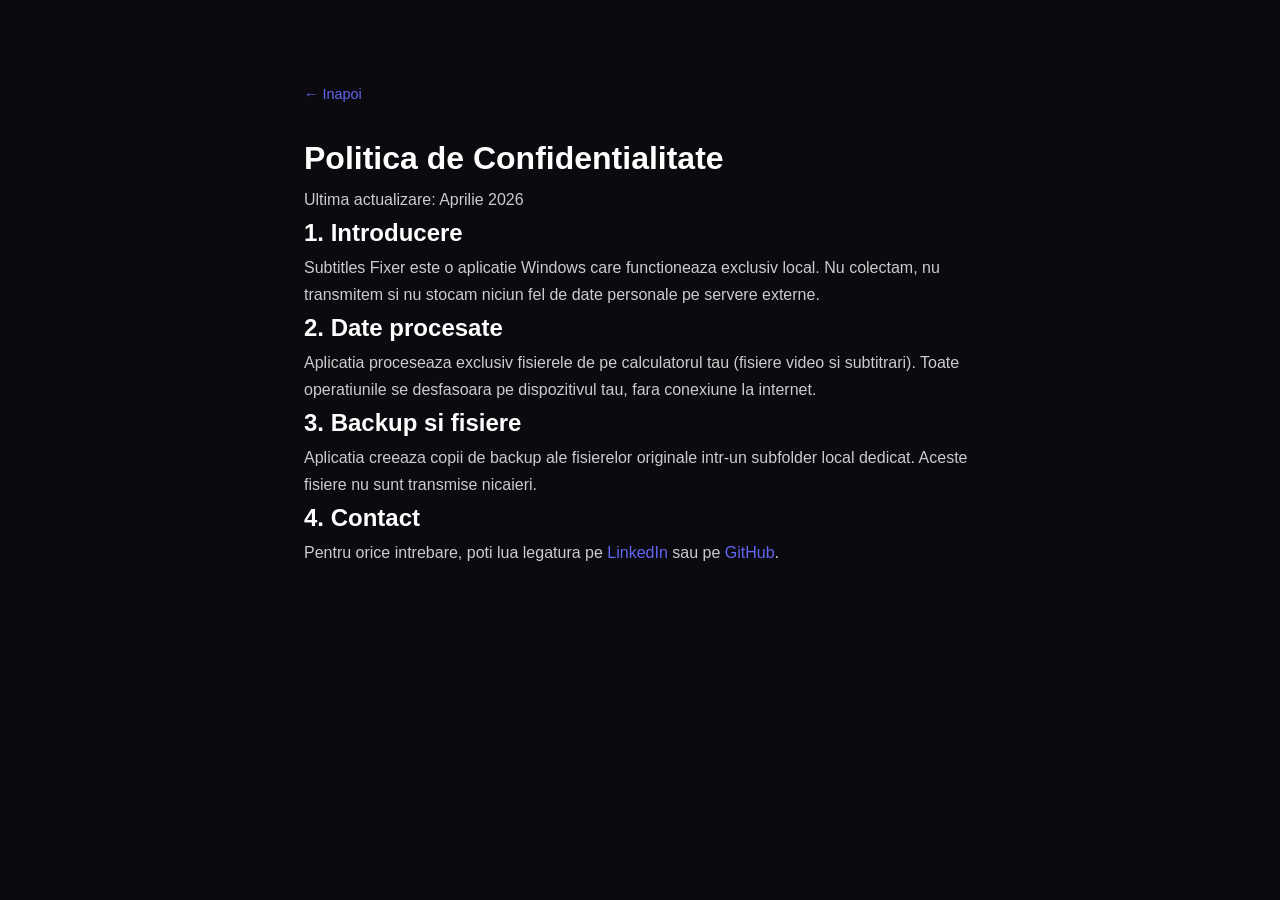
==== privacy.html @ a1bb9933 "✨ UI: Donate dropdown side-by-side with official SVGs" ====
<!DOCTYPE html>
<html lang="ro">
<head>
  <meta charset="UTF-8">
  <meta name="viewport" content="width=device-width, initial-scale=1.0">
  <title>Confidentialitate - Subtitles Fixer</title>
  <link rel="icon" type="image/png" href="./favicon.png">
  <link rel="stylesheet" href="./styles.css">
</head>
<body style="max-width:720px;margin:80px auto;padding:0 24px;line-height:1.7;color:#ccc;font-family:Inter,sans-serif">
  <a href="index.html" style="color:#6366f1;font-size:0.9rem">&larr; Inapoi</a>
  <h1 style="color:#fff;margin-top:24px">Politica de Confidentialitate</h1>
  <p>Ultima actualizare: Aprilie 2026</p>

  <h2 style="color:#fff">1. Introducere</h2>
  <p>Subtitles Fixer este o aplicatie Windows care functioneaza exclusiv local. Nu colectam, nu transmitem si nu stocam niciun fel de date personale pe servere externe.</p>

  <h2 style="color:#fff">2. Date procesate</h2>
  <p>Aplicatia proceseaza exclusiv fisierele de pe calculatorul tau (fisiere video si subtitrari). Toate operatiunile se desfasoara pe dispozitivul tau, fara conexiune la internet.</p>

  <h2 style="color:#fff">3. Backup si fisiere</h2>
  <p>Aplicatia creeaza copii de backup ale fisierelor originale intr-un subfolder local dedicat. Aceste fisiere nu sunt transmise nicaieri.</p>

  <h2 style="color:#fff">4. Contact</h2>
  <p>Pentru orice intrebare, poti lua legatura pe <a href="https://www.linkedin.com/in/cosmintrica/" style="color:#6366f1">LinkedIn</a> sau pe <a href="https://github.com/cosmintrica/SubtitlesFixer" style="color:#6366f1">GitHub</a>.</p>
</body>
</html>
---- styles.css ----
/* ─── Reset & Base ─────────────────────────────────────── */
:root {
  --bg:      #0a0a0f;
  --surface: #13131c;
  --card:    #1a1a28;
  --border:  rgba(255,255,255,0.07);
  --ink:     #f0f0f5;
  --muted:   #8b8ba0;
  --accent:  #6366f1;
  --accent2: #818cf8;
  --green:   #22c55e;
  --amber:   #eab308;
  --blue:    #3b82f6;
  --radius:  16px;
  --maxw:    1200px;
}

*, *::before, *::after { box-sizing: border-box; margin: 0; padding: 0; }

html { scroll-behavior: smooth; }

body {
  font-family: 'Inter', -apple-system, 'Segoe UI', sans-serif;
  background: var(--bg);
  color: var(--ink);
  line-height: 1.6;
  overflow-x: hidden;
  -webkit-font-smoothing: antialiased;
}

a { color: inherit; text-decoration: none; }

code {
  font-family: 'JetBrains Mono', monospace;
  background: rgba(99,102,241,0.15);
  color: var(--accent2);
  padding: 0.15em 0.5em;
  border-radius: 6px;
  font-size: 0.9em;
}

/* Film-grain overlay */
.grain {
  position: fixed;
  inset: 0;
  z-index: 9999;
  pointer-events: none;
  opacity: 0.035;
  background-image: url("data:image/svg+xml,%3Csvg viewBox='0 0 256 256' xmlns='http://www.w3.org/2000/svg'%3E%3Cfilter id='n'%3E%3CfeTurbulence type='fractalNoise' baseFrequency='0.9' numOctaves='4' stitchTiles='stitch'/%3E%3C/filter%3E%3Crect width='100%25' height='100%25' filter='url(%23n)'/%3E%3C/svg%3E");
  background-size: 256px;
}

/* ─── Nav ──────────────────────────────────────────────── */
.nav {
  position: fixed;
  top: 0;
  left: 0;
  right: 0;
  z-index: 100;
  display: flex;
  align-items: center;
  justify-content: space-between;
  max-width: var(--maxw);
  margin: 16px auto 0;
  padding: 12px 24px;
  background: rgba(10,10,15,0.7);
  backdrop-filter: blur(20px) saturate(1.4);
  border: 1px solid var(--border);
  border-radius: 999px;
  left: 50%;
  transform: translateX(-50%);
  width: calc(100% - 48px);
}

.nav-brand {
  display: flex;
  align-items: center;
  gap: 12px;
}

img.nav-icon {
  width: 36px;
  height: 36px;
  border-radius: 10px;
  object-fit: cover;
}

.nav-title {
  font-weight: 700;
  font-size: 1rem;
  letter-spacing: -0.01em;
}

.nav-links {
  display: flex;
  align-items: center;
  gap: 28px;
}

.nav-links a {
  font-size: 0.9rem;
  color: var(--muted);
  transition: color 150ms;
}
.nav-links a:hover { color: #fff; }

.nav-cta {
  background: var(--accent) !important;
  color: #fff !important;
  padding: 8px 20px;
  border-radius: 999px;
  font-weight: 600;
  font-size: 0.88rem !important;
  transition: background 150ms, transform 150ms;
}
.nav-cta:hover {
  background: var(--accent2) !important;
  transform: translateY(-1px);
}

/* ─── Buttons ──────────────────────────────────────────── */
.btn {
  display: inline-flex;
  align-items: center;
  gap: 10px;
  font-weight: 700;
  font-size: 1rem;
  border-radius: 14px;
  border: none;
  cursor: pointer;
  transition: transform 160ms ease, box-shadow 160ms ease, background 160ms ease;
  text-decoration: none;
}
.btn:hover { transform: translateY(-2px); }

.btn-xl {
  padding: 18px 36px;
  font-size: 1.1rem;
}

.btn-primary {
  background: linear-gradient(135deg, var(--accent), #7c3aed);
  color: #fff;
  box-shadow: 0 12px 40px rgba(99,102,241,0.35);
}
.btn-primary:hover {
  box-shadow: 0 18px 50px rgba(99,102,241,0.45);
}

.btn-ghost {
  background: rgba(255,255,255,0.06);
  color: #fff;
  border: 1px solid rgba(255,255,255,0.12);
}
.btn-ghost:hover {
  background: rgba(255,255,255,0.1);
  border-color: rgba(255,255,255,0.2);
}

/* ─── HERO ─────────────────────────────────────────────── */
.hero {
  position: relative;
  display: grid;
  grid-template-columns: 1fr 1fr;
  align-items: center;
  gap: 48px;
  max-width: var(--maxw);
  margin: 0 auto;
  padding: 130px 24px 60px;
}

.hero-bg {
  position: absolute;
  inset: 0;
  overflow: hidden;
  pointer-events: none;
}

.hero-glow {
  position: absolute;
  border-radius: 50%;
  filter: blur(100px);
}

.hero-glow-1 {
  top: -10%;
  left: -20%;
  width: 700px;
  height: 700px;
  background: rgba(99,102,241,0.14);
}

.hero-glow-2 {
  bottom: -15%;
  right: -15%;
  width: 600px;
  height: 600px;
  background: rgba(124,58,237,0.1);
}

.hero-content {
  position: relative;
  z-index: 2;
}

.hero-badge {
  display: inline-flex;
  align-items: center;
  gap: 10px;
  padding: 8px 18px;
  border-radius: 999px;
  background: rgba(99,102,241,0.12);
  border: 1px solid rgba(99,102,241,0.2);
  font-size: 0.88rem;
  font-weight: 600;
  color: var(--accent2);
  margin-bottom: 28px;
}

.badge-dot {
  width: 8px;
  height: 8px;
  border-radius: 50%;
  background: var(--green);
  box-shadow: 0 0 8px rgba(34,197,94,0.5);
  animation: pulse-dot 2s ease-in-out infinite;
}

@keyframes pulse-dot {
  0%, 100% { opacity: 1; }
  50% { opacity: 0.4; }
}

.hero h1 {
  font-size: clamp(2.8rem, 5.5vw, 4.5rem);
  font-weight: 900;
  letter-spacing: -0.04em;
  line-height: 1.05;
}

.hero h1 .accent { color: var(--accent2); }

.hero-sub {
  margin-top: 24px;
  font-size: 1.12rem;
  line-height: 1.8;
  color: var(--muted);
  max-width: 48ch;
}

.hero-actions {
  display: flex;
  gap: 16px;
  flex-wrap: wrap;
  margin-top: 36px;
}

/* ─── App mockup ───────────────────────────────────────── */
.hero-mockup {
  position: relative;
  z-index: 2;
}

.mockup-window {
  background: linear-gradient(180deg, #14142a, #0e0e1e);
  border: 1px solid rgba(255,255,255,0.08);
  border-radius: 16px;
  overflow: hidden;
  box-shadow:
    0 40px 80px rgba(0,0,0,0.5),
    0 0 0 1px rgba(99,102,241,0.08);
}

.mockup-titlebar {
  display: flex;
  align-items: center;
  justify-content: space-between;
  padding: 0 0 0 16px;
  border-bottom: 1px solid rgba(255,255,255,0.06);
  height: 40px;
}

.mockup-titlebar-left {
  display: flex;
  align-items: center;
  gap: 10px;
  font-size: 0.85rem;
  font-weight: 500;
  color: rgba(255,255,255,0.7);
}

img.mockup-icon {
  width: 22px;
  height: 22px;
  border-radius: 6px;
  object-fit: cover;
}

.mockup-controls {
  display: flex;
  height: 100%;
}

.ctrl {
  display: grid;
  place-items: center;
  width: 46px;
  height: 100%;
  position: relative;
}

.ctrl::after {
  content: '';
  display: block;
}

.ctrl-min::after {
  width: 10px;
  border-bottom: 1.5px solid rgba(255,255,255,0.5);
}

.ctrl-max::after {
  width: 9px;
  height: 9px;
  border: 1.5px solid rgba(255,255,255,0.5);
}

.ctrl-close {
  background: transparent;
  transition: background 120ms;
}
.ctrl-close:hover { background: #e81123; }
.ctrl-close::after {
  content: '\00D7';
  border: none;
  width: auto;
  height: auto;
  color: rgba(255,255,255,0.7);
  font-size: 1.3rem;
  font-weight: 300;
}

.mockup-body {
  padding: 20px;
}

.mockup-chips {
  display: flex;
  flex-wrap: wrap;
  gap: 8px;
  margin-bottom: 16px;
}

.m-chip {
  display: inline-flex;
  align-items: center;
  gap: 6px;
  padding: 6px 14px;
  border-radius: 999px;
  font-size: 0.82rem;
  font-weight: 700;
}

.m-chip em {
  font-style: normal;
  opacity: 0.6;
}

.m-chip b {
  display: inline-flex;
  align-items: center;
  justify-content: center;
  min-width: 24px;
  height: 24px;
  padding: 0 8px;
  border-radius: 8px;
  font-family: 'JetBrains Mono', monospace;
  font-size: 0.85rem;
}

.m-blue { background: rgba(59,130,246,0.15); color: #93bbfd; }
.m-blue b { background: var(--blue); color: #fff; }
.m-green { background: rgba(34,197,94,0.15); color: #86efac; }
.m-green b { background: var(--green); color: #fff; }
.m-amber { background: rgba(234,179,8,0.15); color: #fde68a; }
.m-amber b { background: var(--amber); color: #000; }

.mockup-card {
  display: flex;
  align-items: center;
  gap: 14px;
  padding: 14px 16px;
  margin-bottom: 8px;
  border-radius: 12px;
  border: 1px solid rgba(255,255,255,0.06);
  background: rgba(255,255,255,0.03);
}

.mc-bar {
  width: 4px;
  height: 34px;
  border-radius: 4px;
  flex-shrink: 0;
}

.mc-green { background: var(--green); }
.mc-blue { background: var(--blue); }

.mc-text {
  display: flex;
  align-items: center;
  gap: 10px;
}

.mc-ep {
  font-family: 'JetBrains Mono', monospace;
  font-weight: 700;
  font-size: 0.9rem;
}

.mc-status {
  color: var(--muted);
  font-size: 0.85rem;
}

.status-fix { color: var(--accent2); }

.mockup-progress {
  margin-top: 14px;
}

.mp-track {
  height: 4px;
  border-radius: 999px;
  background: rgba(255,255,255,0.08);
  overflow: hidden;
}

@keyframes progress-pulse {
  0%   { width: 0%; }
  80%  { width: 100%; }
  90%  { width: 100%; opacity: 1; }
  95%  { opacity: 0; width: 100%; }
  96%  { width: 0%; opacity: 0; }
  100% { width: 0%; opacity: 1; }
}

.mp-fill {
  width: 0%;
  height: 100%;
  border-radius: 999px;
  background: linear-gradient(90deg, var(--accent), var(--accent2));
  animation: progress-pulse 4s ease-in-out infinite;
}

.mp-label {
  display: block;
  margin-top: 8px;
  font-size: 0.8rem;
  color: var(--muted);
}

/* Floating subtitle snippets */
.float-sub {
  position: absolute;
  display: flex;
  flex-direction: column;
  gap: 2px;
  padding: 10px 16px;
  border-radius: 10px;
  background: rgba(20,20,35,0.9);
  border: 1px solid rgba(99,102,241,0.18);
  backdrop-filter: blur(12px);
  font-family: 'JetBrains Mono', monospace;
  font-size: 0.72rem;
  animation: float-y 6s ease-in-out infinite;
  box-shadow: 0 20px 40px rgba(0,0,0,0.4);
}

.float-sub-1 {
  top: 40px;
  right: -90px;
  animation-delay: -1s;
}

.float-sub-2 {
  bottom: -60px;
  left: -90px;
  animation-delay: -3s;
}

@keyframes float-y {
  0%, 100% { transform: translateY(0); }
  50% { transform: translateY(-10px); }
}

.sub-time {
  color: var(--muted);
}

.sub-text {
  color: var(--accent2);
  font-weight: 500;
}

.sub-text strong { color: var(--green); }

/* ─── Section labels ──────────────────────────────────── */
.section-label {
  display: inline-block;
  padding: 6px 16px;
  border-radius: 999px;
  background: rgba(99,102,241,0.1);
  border: 1px solid rgba(99,102,241,0.15);
  color: var(--accent2);
  font-size: 0.82rem;
  font-weight: 700;
  text-transform: uppercase;
  letter-spacing: 0.06em;
  margin-bottom: 20px;
}

/* ─── FEATURES ─────────────────────────────────────────── */
.features {
  max-width: var(--maxw);
  margin: 0 auto;
  padding: 80px 24px;
}

.features h2 {
  font-size: clamp(1.8rem, 3.5vw, 2.8rem);
  font-weight: 800;
  letter-spacing: -0.03em;
  margin-bottom: 36px;
  max-width: 20ch;
}

.feature-grid {
  display: grid;
  grid-template-columns: repeat(3, 1fr);
  gap: 20px;
}

.feat {
  padding: 28px;
  border-radius: var(--radius);
  background: var(--card);
  border: 1px solid var(--border);
  transition: border-color 200ms, transform 200ms;
}

.feat:hover {
  border-color: rgba(99,102,241,0.2);
  transform: translateY(-2px);
}

.feat-icon {
  display: grid;
  place-items: center;
  width: 48px;
  height: 48px;
  border-radius: 12px;
  background: rgba(99,102,241,0.1);
  color: var(--accent2);
  margin-bottom: 18px;
}

.feat h3 {
  font-size: 1.05rem;
  font-weight: 700;
  margin-bottom: 8px;
}

.feat p {
  color: var(--muted);
  font-size: 0.95rem;
  line-height: 1.65;
}

/* ─── HOW ──────────────────────────────────────────────── */
.how {
  max-width: var(--maxw);
  margin: 0 auto;
  padding: 40px 24px 80px;
}

.how h2 {
  font-size: clamp(1.8rem, 3.5vw, 2.8rem);
  font-weight: 800;
  letter-spacing: -0.03em;
  margin-bottom: 36px;
}

.steps {
  display: flex;
  align-items: center;
  gap: 24px;
}

.step {
  flex: 1;
  padding: 32px;
  border-radius: var(--radius);
  background: var(--card);
  border: 1px solid var(--border);
  position: relative;
}

.step-n {
  display: grid;
  place-items: center;
  width: 40px;
  height: 40px;
  border-radius: 12px;
  background: linear-gradient(135deg, var(--accent), #7c3aed);
  color: #fff;
  font-weight: 800;
  font-size: 1.1rem;
  margin-bottom: 18px;
}

.step h3 {
  font-size: 1.1rem;
  font-weight: 700;
  margin-bottom: 8px;
}

.step p {
  color: var(--muted);
  font-size: 0.95rem;
  line-height: 1.6;
}

.step-arrow {
  font-size: 1.6rem;
  color: rgba(255,255,255,0.15);
  flex-shrink: 0;
}

/* ─── CTA Bottom ───────────────────────────────────────── */
.cta-bottom {
  padding: 0 24px 60px;
}

.cta-inner {
  max-width: var(--maxw);
  margin: 0 auto;
  text-align: center;
  padding: 64px 40px;
  border-radius: 24px;
  background:
    radial-gradient(ellipse at 50% 0%, rgba(99,102,241,0.15), transparent 60%),
    var(--card);
  border: 1px solid rgba(99,102,241,0.12);
}

.cta-inner h2 {
  font-size: clamp(1.8rem, 3vw, 2.6rem);
  font-weight: 800;
  letter-spacing: -0.02em;
}

.cta-inner p {
  color: var(--muted);
  font-size: 1.1rem;
  margin-top: 12px;
  margin-bottom: 32px;
}

.cta-actions {
  display: flex;
  gap: 16px;
  justify-content: center;
  flex-wrap: wrap;
}

/* ─── Footer ───────────────────────────────────────────── */
.footer {
  max-width: var(--maxw);
  margin: 0 auto;
  padding: 24px;
  text-align: center;
  border-top: 1px solid var(--border);
}

.footer p {
  color: var(--muted);
  font-size: 0.85rem;
  margin-bottom: 8px;
}

.footer-legal {
  display: flex;
  align-items: center;
  justify-content: center;
  gap: 12px;
  font-size: 0.8rem;
  color: var(--muted);
}

.footer-legal a {
  color: var(--muted);
  transition: color 150ms;
}

.footer-legal a:hover {
  color: #fff;
}

.footer-legal .sep {
  opacity: 0.3;
}

/* ─── Responsive ───────────────────────────────────────── */
@media (max-width: 1024px) {
  .hero {
    grid-template-columns: 1fr;
    padding-top: 120px;
    min-height: auto;
    gap: 40px;
  }

  .hero-mockup {
    max-width: 520px;
    margin: 0 auto;
  }

  .feature-grid {
    grid-template-columns: repeat(2, 1fr);
  }

  .float-sub { display: none; }
}

@media (max-width: 720px) {
  .nav-links a:not(.nav-cta) { display: none; }

  .nav {
    width: calc(100% - 32px);
    padding: 10px 16px;
  }

  .feature-grid {
    grid-template-columns: 1fr;
  }

  .steps {
    flex-direction: column;
  }

  .step-arrow {
    transform: rotate(90deg);
    font-size: 1.2rem;
  }

  .hero-actions {
    flex-direction: column;
  }

  .btn-xl {
    width: 100%;
    justify-content: center;
  }

  .cta-inner {
    padding: 40px 24px;
  }
}

/* ─── Donate Dropdown ─────────────────────────────────── */
.donate-container {
  position: relative;
  display: inline-block;
}

.donate-menu {
  position: absolute;
  top: 50%;
  left: calc(100% + 12px);
  transform: translateY(-40%) translateX(10px);
  width: max-content;
  background: var(--card);
  border: 1px solid var(--border);
  border-radius: 16px;
  padding: 6px;
  box-shadow: 0 20px 50px rgba(0,0,0,0.5);
  display: flex;
  flex-direction: row;
  gap: 6px;
  z-index: 100;
  opacity: 0;
  pointer-events: none;
  transition: opacity 200ms, transform 200ms;
}

.donate-container.active .donate-menu {
  opacity: 1;
  pointer-events: auto;
  transform: translateY(-50%) translateX(0);
}

.donate-item {
  display: flex;
  align-items: center;
  gap: 10px;
  padding: 10px 12px;
  border-radius: 12px;
  transition: background 150ms;
  font-size: 0.88rem;
  color: var(--muted);
}

.donate-item:hover {
  background: rgba(255,255,255,0.05);
  color: #fff;
}

.donate-item-title {
  display: block;
  font-weight: 700;
  color: #fff;
  margin-bottom: 2px;
}

.donate-item-desc {
  font-size: 0.8rem;
}

.donate-item .icon {
  width: 32px;
  height: 32px;
  border-radius: 8px;
  display: grid;
  place-items: center;
  background: rgba(255,255,255,0.08);
  flex-shrink: 0;
}
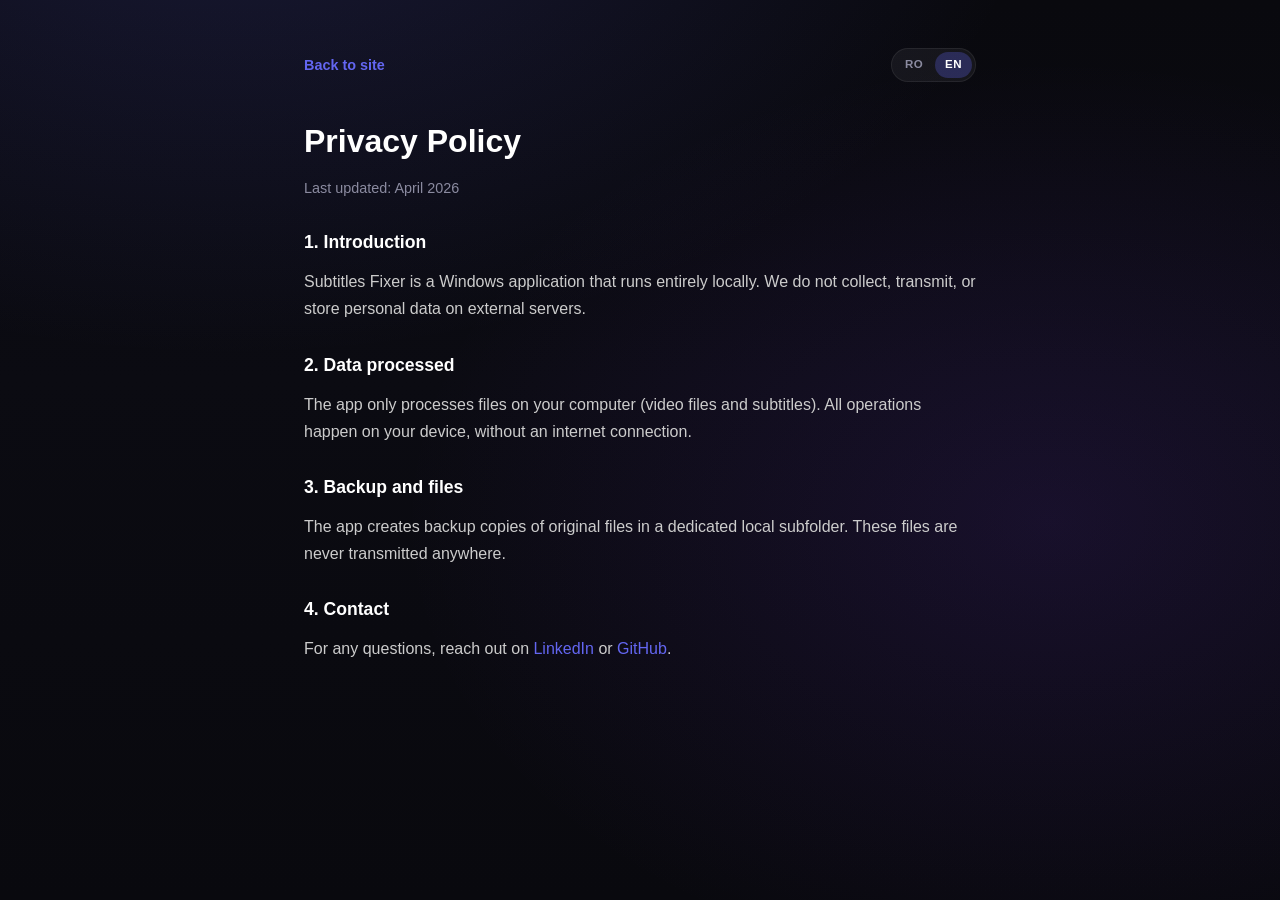
==== commit b9c6f1da: "Add bilingual site (RO/EN) and polish landing UX Introduce i18n with smart locale detection, transla" ====
--- a/privacy.html
+++ b/privacy.html
@@ -3,25 +3,52 @@
 <head>
   <meta charset="UTF-8">
   <meta name="viewport" content="width=device-width, initial-scale=1.0">
-  <title>Confidentialitate - Subtitles Fixer</title>
+  <title>Confidențialitate - Subtitles Fixer</title>
   <link rel="icon" type="image/png" href="./favicon.png">
   <link rel="stylesheet" href="./styles.css">
+  <script>
+    (function () {
+      var key = "sf-lang", saved = localStorage.getItem(key), lang = saved;
+      if (lang !== "ro" && lang !== "en") {
+        var langs = navigator.languages && navigator.languages.length ? navigator.languages : [navigator.language || ""];
+        if (langs.some(function (l) { return /^ro(-|$)/i.test(l); })) lang = "ro";
+        else {
+          try { if (Intl.DateTimeFormat().resolvedOptions().timeZone === "Europe/Bucharest") lang = "ro"; } catch (e) {}
+        }
+        if (!lang) lang = "en";
+      }
+      document.documentElement.lang = lang;
+      document.documentElement.dataset.lang = lang;
+    })();
+  </script>
 </head>
-<body style="max-width:720px;margin:80px auto;padding:0 24px;line-height:1.7;color:#ccc;font-family:Inter,sans-serif">
-  <a href="index.html" style="color:#6366f1;font-size:0.9rem">&larr; Inapoi</a>
-  <h1 style="color:#fff;margin-top:24px">Politica de Confidentialitate</h1>
-  <p>Ultima actualizare: Aprilie 2026</p>
+<body class="legal-page" data-legal-page="privacy">
+  <header class="legal-top">
+    <a href="index.html" class="legal-back" data-i18n="legal.back">&larr; Înapoi la site</a>
+    <div class="lang-switch" role="group" aria-label="Limba site-ului">
+      <button type="button" class="lang-btn" data-lang="ro" aria-pressed="true">RO</button>
+      <button type="button" class="lang-btn" data-lang="en" aria-pressed="false">EN</button>
+    </div>
+  </header>
 
-  <h2 style="color:#fff">1. Introducere</h2>
-  <p>Subtitles Fixer este o aplicatie Windows care functioneaza exclusiv local. Nu colectam, nu transmitem si nu stocam niciun fel de date personale pe servere externe.</p>
+  <main class="legal-main">
+    <h1 data-i18n="legal.privacy.title">Politica de confidențialitate</h1>
+    <p class="legal-updated" data-i18n="legal.updated">Ultima actualizare: Aprilie 2026</p>
 
-  <h2 style="color:#fff">2. Date procesate</h2>
-  <p>Aplicatia proceseaza exclusiv fisierele de pe calculatorul tau (fisiere video si subtitrari). Toate operatiunile se desfasoara pe dispozitivul tau, fara conexiune la internet.</p>
+    <h2 data-i18n="legal.privacy.s1Title">1. Introducere</h2>
+    <p data-i18n="legal.privacy.s1Body">Subtitles Fixer este o aplicație Windows care funcționează exclusiv local. Nu colectăm, nu transmitem și nu stocăm date personale pe servere externe.</p>
 
-  <h2 style="color:#fff">3. Backup si fisiere</h2>
-  <p>Aplicatia creeaza copii de backup ale fisierelor originale intr-un subfolder local dedicat. Aceste fisiere nu sunt transmise nicaieri.</p>
+    <h2 data-i18n="legal.privacy.s2Title">2. Date procesate</h2>
+    <p data-i18n="legal.privacy.s2Body">Aplicația procesează exclusiv fișierele de pe calculatorul tău (fișiere video și subtitrări). Toate operațiunile se desfășoară pe dispozitivul tău, fără conexiune la internet.</p>
 
-  <h2 style="color:#fff">4. Contact</h2>
-  <p>Pentru orice intrebare, poti lua legatura pe <a href="https://www.linkedin.com/in/cosmintrica/" style="color:#6366f1">LinkedIn</a> sau pe <a href="https://github.com/cosmintrica/SubtitlesFixer" style="color:#6366f1">GitHub</a>.</p>
+    <h2 data-i18n="legal.privacy.s3Title">3. Backup și fișiere</h2>
+    <p data-i18n="legal.privacy.s3Body">Aplicația creează copii de backup ale fișierelor originale într-un subfolder local dedicat. Aceste fișiere nu sunt transmise nicăieri.</p>
+
+    <h2 data-i18n="legal.privacy.s4Title">4. Contact</h2>
+    <p data-i18n-html="legal.privacy.s4Body">Pentru orice întrebare, poți lua legătura pe <a href="https://www.linkedin.com/in/cosmintrica/">LinkedIn</a> sau pe <a href="https://github.com/cosmintrica/SubtitlesFixer">GitHub</a>.</p>
+  </main>
+
+  <script src="./i18n.js"></script>
+  <script src="./legal.js"></script>
 </body>
 </html>
--- a/styles.css
+++ b/styles.css
@@ -18,14 +18,22 @@
 *, *::before, *::after { box-sizing: border-box; margin: 0; padding: 0; }
 
 html { scroll-behavior: smooth; }
+html, body {
+  overflow-x: hidden;
+  width: 100%;
+  position: relative;
+}
 
 body {
   font-family: 'Inter', -apple-system, 'Segoe UI', sans-serif;
-  background: var(--bg);
+  background:
+    radial-gradient(1200px 760px at 18% -160px, rgba(99,102,241,0.18), transparent 68%),
+    radial-gradient(900px 640px at 82% 520px, rgba(124,58,237,0.12), transparent 72%),
+    linear-gradient(180deg, #09090e 0%, #0b0b12 42%, #09090e 100%);
   color: var(--ink);
   line-height: 1.6;
-  overflow-x: hidden;
   -webkit-font-smoothing: antialiased;
+  min-height: 100vh;
 }
 
 a { color: inherit; text-decoration: none; }
@@ -94,7 +102,47 @@
 .nav-links {
   display: flex;
   align-items: center;
-  gap: 28px;
+  gap: 20px;
+}
+
+.lang-switch {
+  display: inline-flex;
+  align-items: center;
+  padding: 3px;
+  border-radius: 999px;
+  background: rgba(255,255,255,0.05);
+  border: 1px solid var(--border);
+  gap: 2px;
+  flex-shrink: 0;
+}
+
+.lang-btn {
+  border: none;
+  background: transparent;
+  color: var(--muted);
+  font-family: inherit;
+  font-size: 0.72rem;
+  font-weight: 700;
+  letter-spacing: 0.04em;
+  line-height: 1;
+  padding: 7px 10px;
+  border-radius: 999px;
+  cursor: pointer;
+  transition: color 150ms, background 150ms;
+}
+
+.lang-btn:hover {
+  color: #fff;
+}
+
+.lang-btn[aria-pressed="true"] {
+  background: rgba(99,102,241,0.28);
+  color: #fff;
+}
+
+.lang-btn:focus-visible {
+  outline: 2px solid rgba(129,140,248,0.85);
+  outline-offset: 2px;
 }
 
 .nav-links a {
@@ -133,9 +181,52 @@
 }
 .btn:hover { transform: translateY(-2px); }
 
+.btn:focus {
+  outline: none;
+}
+
+.btn:focus-visible,
+.nav a:focus-visible,
+.donate-item:focus-visible {
+  outline: 2px solid rgba(129,140,248,0.85);
+  outline-offset: 3px;
+}
+
 .btn-xl {
   padding: 18px 36px;
   font-size: 1.1rem;
+}
+
+.btn-download {
+  justify-content: center;
+  align-items: center;
+  gap: 14px;
+}
+
+.btn-download-copy {
+  display: flex;
+  flex-direction: column;
+  align-items: flex-start;
+  justify-content: center;
+  min-width: 0;
+}
+
+.btn-download-label {
+  display: inline-flex;
+  align-items: center;
+  gap: 0.35rem;
+  line-height: 1.05;
+}
+
+.download-count {
+  display: block;
+  margin-top: 4px;
+  color: rgba(255,255,255,0.72);
+  font-size: 0.72rem;
+  font-weight: 500;
+  line-height: 1.1;
+  letter-spacing: 0.01em;
+  white-space: nowrap;
 }
 
 .btn-primary {
@@ -171,15 +262,23 @@
 
 .hero-bg {
   position: absolute;
-  inset: 0;
+  top: 0;
+  bottom: -90px;
+  left: 50%;
+  width: 100vw;
+  transform: translateX(-50%);
   overflow: hidden;
   pointer-events: none;
+  background:
+    radial-gradient(72% 62% at 22% 12%, rgba(99,102,241,0.2), transparent 66%),
+    radial-gradient(55% 55% at 72% 74%, rgba(124,58,237,0.16), transparent 72%),
+    linear-gradient(100deg, rgba(99,102,241,0.09), rgba(10,10,15,0) 68%);
+  -webkit-mask-image: linear-gradient(180deg, #000 0%, #000 72%, transparent 100%);
+  mask-image: linear-gradient(180deg, #000 0%, #000 72%, transparent 100%);
 }
 
 .hero-glow {
-  position: absolute;
-  border-radius: 50%;
-  filter: blur(100px);
+  display: none;
 }
 
 .hero-glow-1 {
@@ -200,7 +299,7 @@
 
 .hero-content {
   position: relative;
-  z-index: 2;
+  z-index: 10;
 }
 
 .hero-badge {
@@ -252,13 +351,32 @@
   display: flex;
   gap: 16px;
   flex-wrap: wrap;
+  align-items: center;
   margin-top: 36px;
+  overflow: visible;
+}
+
+.hero-note {
+  grid-column: 1 / -1;
+  margin-top: 0;
+  padding: 14px 16px;
+  border-radius: 14px;
+  border: 1px solid rgba(99,102,241,0.16);
+  background: rgba(99,102,241,0.08);
+  color: #d8d9ea;
+  font-size: 0.95rem;
+  line-height: 1.7;
+}
+
+.hero-note strong {
+  color: #fff;
 }
 
 /* ─── App mockup ───────────────────────────────────────── */
 .hero-mockup {
   position: relative;
   z-index: 2;
+  align-self: center;
 }
 
 .mockup-window {
@@ -314,6 +432,18 @@
   display: block;
 }
 
+.ctrl-min,
+.ctrl-max,
+.ctrl-close {
+  background: transparent;
+  transition: background 120ms;
+}
+
+.ctrl-min:hover,
+.ctrl-max:hover {
+  background: rgba(255,255,255,0.12);
+}
+
 .ctrl-min::after {
   width: 10px;
   border-bottom: 1.5px solid rgba(255,255,255,0.5);
@@ -325,10 +455,6 @@
   border: 1.5px solid rgba(255,255,255,0.5);
 }
 
-.ctrl-close {
-  background: transparent;
-  transition: background 120ms;
-}
 .ctrl-close:hover { background: #e81123; }
 .ctrl-close::after {
   content: '\00D7';
@@ -484,9 +610,15 @@
 }
 
 .float-sub-2 {
-  bottom: -60px;
-  left: -90px;
+  bottom: -40px;
+  left: -40px;
   animation-delay: -3s;
+}
+
+.float-sub-3 {
+  bottom: 50px;
+  right: -110px;
+  animation-delay: -4.5s;
 }
 
 @keyframes float-y {
@@ -537,7 +669,7 @@
 
 .feature-grid {
   display: grid;
-  grid-template-columns: repeat(3, 1fr);
+  grid-template-columns: repeat(4, 1fr);
   gap: 20px;
 }
 
@@ -577,6 +709,108 @@
   line-height: 1.65;
 }
 
+/* ─── ALGORITHM SHOWCASE ───────────────────────────────── */
+.algorithm {
+  max-width: var(--maxw);
+  margin: 0 auto;
+  padding: 80px 24px;
+}
+
+.algorithm h2 {
+  font-size: clamp(1.8rem, 3.5vw, 2.8rem);
+  font-weight: 800;
+  letter-spacing: -0.03em;
+  margin-bottom: 12px;
+  max-width: 28ch;
+}
+
+.algo-sub {
+  color: var(--muted);
+  font-size: 1.1rem;
+  margin-bottom: 36px;
+  max-width: 55ch;
+}
+
+.algo-grid {
+  display: grid;
+  grid-template-columns: repeat(3, 1fr);
+  gap: 20px;
+}
+
+.algo-card {
+  padding: 28px;
+  border-radius: var(--radius);
+  background: var(--card);
+  border: 1px solid var(--border);
+  transition: border-color 200ms, transform 200ms;
+}
+
+.algo-card:hover {
+  border-color: rgba(99,102,241,0.2);
+  transform: translateY(-2px);
+}
+
+.algo-card-hero {
+  grid-column: 1 / -1;
+  display: flex;
+  flex-direction: column;
+  align-items: center;
+  text-align: center;
+  padding: 48px 32px;
+  background:
+    radial-gradient(ellipse at 50% 0%, rgba(99,102,241,0.12), transparent 60%),
+    var(--card);
+  border-color: rgba(99,102,241,0.15);
+}
+
+.algo-number {
+  font-family: 'JetBrains Mono', monospace;
+  font-size: clamp(3rem, 6vw, 4.5rem);
+  font-weight: 800;
+  background: linear-gradient(135deg, var(--accent), #a78bfa);
+  -webkit-background-clip: text;
+  -webkit-text-fill-color: transparent;
+  background-clip: text;
+  line-height: 1;
+  margin-bottom: 12px;
+}
+
+.algo-card-hero h3 {
+  font-size: 1.4rem;
+  font-weight: 700;
+  margin-bottom: 10px;
+}
+
+.algo-card-hero p {
+  color: var(--muted);
+  font-size: 1.05rem;
+  line-height: 1.65;
+  max-width: 50ch;
+}
+
+.algo-icon {
+  display: grid;
+  place-items: center;
+  width: 44px;
+  height: 44px;
+  border-radius: 12px;
+  background: rgba(99,102,241,0.1);
+  color: var(--accent2);
+  margin-bottom: 16px;
+}
+
+.algo-card h3 {
+  font-size: 1.05rem;
+  font-weight: 700;
+  margin-bottom: 8px;
+}
+
+.algo-card p {
+  color: var(--muted);
+  font-size: 0.95rem;
+  line-height: 1.65;
+}
+
 /* ─── HOW ──────────────────────────────────────────────── */
 .how {
   max-width: var(--maxw);
@@ -593,17 +827,20 @@
 
 .steps {
   display: flex;
-  align-items: center;
+  align-items: stretch;
   gap: 24px;
 }
 
 .step {
   flex: 1;
+  display: flex;
+  flex-direction: column;
   padding: 32px;
   border-radius: var(--radius);
   background: var(--card);
   border: 1px solid var(--border);
   position: relative;
+  min-width: 0;
 }
 
 .step-n {
@@ -629,12 +866,15 @@
   color: var(--muted);
   font-size: 0.95rem;
   line-height: 1.6;
+  flex: 1;
+  margin-bottom: 0;
 }
 
 .step-arrow {
   font-size: 1.6rem;
   color: rgba(255,255,255,0.15);
   flex-shrink: 0;
+  align-self: center;
 }
 
 /* ─── CTA Bottom ───────────────────────────────────────── */
@@ -652,6 +892,7 @@
     radial-gradient(ellipse at 50% 0%, rgba(99,102,241,0.15), transparent 60%),
     var(--card);
   border: 1px solid rgba(99,102,241,0.12);
+  overflow: visible;
 }
 
 .cta-inner h2 {
@@ -672,6 +913,10 @@
   gap: 16px;
   justify-content: center;
   flex-wrap: wrap;
+  align-items: center;
+  overflow: visible;
+  position: relative;
+  z-index: 1;
 }
 
 /* ─── Footer ───────────────────────────────────────────── */
@@ -723,17 +968,38 @@
   .hero-mockup {
     max-width: 520px;
     margin: 0 auto;
+    margin-top: 0;
   }
 
   .feature-grid {
     grid-template-columns: repeat(2, 1fr);
   }
 
+  .algo-grid {
+    grid-template-columns: repeat(2, 1fr);
+  }
+
+  .algo-card-hero {
+    grid-column: 1 / -1;
+  }
+
   .float-sub { display: none; }
 }
 
 @media (max-width: 720px) {
   .nav-links a:not(.nav-cta) { display: none; }
+
+  .nav-links {
+    gap: 10px;
+  }
+
+  .lang-switch {
+    order: -1;
+  }
+
+  .lang-btn {
+    padding: 7px 9px;
+  }
 
   .nav {
     width: calc(100% - 32px);
@@ -744,94 +1010,246 @@
     grid-template-columns: 1fr;
   }
 
+  .algo-grid {
+    grid-template-columns: 1fr;
+  }
+
   .steps {
     flex-direction: column;
+    align-items: stretch;
+  }
+
+  .step {
+    min-height: 188px;
   }
 
   .step-arrow {
     transform: rotate(90deg);
     font-size: 1.2rem;
-  }
-
-  .hero-actions {
+    align-self: center;
+  }
+
+  .hero-actions, .cta-actions {
     flex-direction: column;
+    align-items: stretch;
+    width: 100%;
   }
 
   .btn-xl {
     width: 100%;
     justify-content: center;
+    padding-inline: 22px;
+  }
+
+  .btn-download-copy {
+    align-items: center;
   }
 
   .cta-inner {
     padding: 40px 24px;
+  }
+}
+
+@media (max-width: 560px) {
+  .mockup-chips {
+    flex-wrap: nowrap;
+    gap: 6px;
+  }
+
+  .m-chip {
+    flex: 1 1 0;
+    justify-content: center;
+    min-width: 0;
+    gap: 4px;
+    padding: 5px 8px;
+    font-size: 0.64rem;
+    white-space: nowrap;
+  }
+
+  .m-chip b {
+    min-width: 20px;
+    height: 20px;
+    padding: 0 6px;
+    border-radius: 7px;
+    font-size: 0.72rem;
   }
 }
 
 /* ─── Donate Dropdown ─────────────────────────────────── */
 .donate-container {
   position: relative;
-  display: inline-block;
+  display: inline-flex;
+  flex-direction: column;
+  align-self: center;
+  vertical-align: middle;
+  z-index: 20;
+}
+
+.donate-container.active {
+  z-index: 140;
+}
+
+.btn-support {
+  justify-content: center;
+  min-height: 60px;
+  padding: 14px 26px;
+  font-size: 1rem;
+  border-radius: 18px;
+  white-space: nowrap;
 }
 
 .donate-menu {
   position: absolute;
-  top: 50%;
-  left: calc(100% + 12px);
-  transform: translateY(-40%) translateX(10px);
-  width: max-content;
-  background: var(--card);
-  border: 1px solid var(--border);
-  border-radius: 16px;
-  padding: 6px;
-  box-shadow: 0 20px 50px rgba(0,0,0,0.5);
-  display: flex;
-  flex-direction: row;
-  gap: 6px;
-  z-index: 100;
+  top: calc(100% + 12px);
+  left: 50%;
+  right: auto;
+  width: min(360px, calc(100vw - 48px));
+  transform: translate(-50%, 8px) scale(0.98);
+  transform-origin: top center;
+  background: rgba(19,19,30,0.96);
+  backdrop-filter: blur(18px) saturate(1.25);
+  border: 1px solid rgba(255,255,255,0.1);
+  border-radius: 18px;
+  padding: 8px;
+  box-shadow: 0 24px 70px rgba(0,0,0,0.55), 0 0 0 1px rgba(99,102,241,0.08);
+  display: grid;
+  grid-template-columns: 1fr;
+  gap: 8px;
+  z-index: 150;
   opacity: 0;
+  visibility: hidden;
   pointer-events: none;
-  transition: opacity 200ms, transform 200ms;
+  transition: opacity 180ms ease, transform 180ms ease, visibility 180ms ease;
 }
 
 .donate-container.active .donate-menu {
   opacity: 1;
+  visibility: visible;
   pointer-events: auto;
-  transform: translateY(-50%) translateX(0);
+  transform: translate(-50%, 0) scale(1);
 }
 
 .donate-item {
-  display: flex;
-  align-items: center;
-  gap: 10px;
-  padding: 10px 12px;
-  border-radius: 12px;
-  transition: background 150ms;
+  display: grid;
+  grid-template-columns: 38px minmax(0, 1fr);
+  align-items: center;
+  gap: 12px;
+  min-width: 0;
+  padding: 12px;
+  border-radius: 14px;
+  border: 1px solid transparent;
+  background: rgba(255,255,255,0.035);
+  transition: background 150ms, border-color 150ms, transform 150ms;
   font-size: 0.88rem;
   color: var(--muted);
 }
 
 .donate-item:hover {
-  background: rgba(255,255,255,0.05);
+  background: rgba(255,255,255,0.07);
+  border-color: rgba(255,255,255,0.08);
   color: #fff;
+  transform: translateY(-1px);
 }
 
 .donate-item-title {
   display: block;
   font-weight: 700;
   color: #fff;
-  margin-bottom: 2px;
+  line-height: 1.15;
+  margin-bottom: 4px;
 }
 
 .donate-item-desc {
+  display: block;
   font-size: 0.8rem;
+  line-height: 1.35;
+  white-space: normal;
 }
 
 .donate-item .icon {
-  width: 32px;
-  height: 32px;
-  border-radius: 8px;
+  width: 38px;
+  height: 38px;
+  border-radius: 12px;
   display: grid;
   place-items: center;
-  background: rgba(255,255,255,0.08);
+  background: rgba(255,255,255,0.09);
   flex-shrink: 0;
 }
+
+@media (max-width: 720px) {
+  .donate-container {
+    width: 100%;
+    align-self: stretch;
+  }
+
+  .btn-support {
+    width: 100%;
+    min-height: 56px;
+    justify-content: center;
+    padding: 14px 18px;
+    border-radius: 16px;
+  }
+
+  .donate-menu {
+    width: min(360px, calc(100vw - 32px));
+  }
+
+  .donate-item {
+    width: 100%;
+    padding: 14px;
+  }
+}
+
+/* ─── Legal pages ─────────────────────────────────────── */
+.legal-page {
+  max-width: 720px;
+  margin: 0 auto;
+  padding: 48px 24px 80px;
+  line-height: 1.7;
+  color: #ccc;
+}
+
+.legal-top {
+  display: flex;
+  align-items: center;
+  justify-content: space-between;
+  gap: 16px;
+  margin-bottom: 32px;
+}
+
+.legal-back {
+  color: var(--accent);
+  font-size: 0.9rem;
+  font-weight: 600;
+}
+
+.legal-back:hover {
+  color: var(--accent2);
+}
+
+.legal-main h1 {
+  color: #fff;
+  font-size: clamp(1.6rem, 4vw, 2rem);
+  margin-bottom: 8px;
+}
+
+.legal-main h2 {
+  color: #fff;
+  font-size: 1.1rem;
+  margin-top: 28px;
+  margin-bottom: 10px;
+}
+
+.legal-updated {
+  color: var(--muted);
+  font-size: 0.9rem;
+  margin-bottom: 8px;
+}
+
+.legal-main a {
+  color: var(--accent);
+}
+
+.legal-main a:hover {
+  color: var(--accent2);
+}
